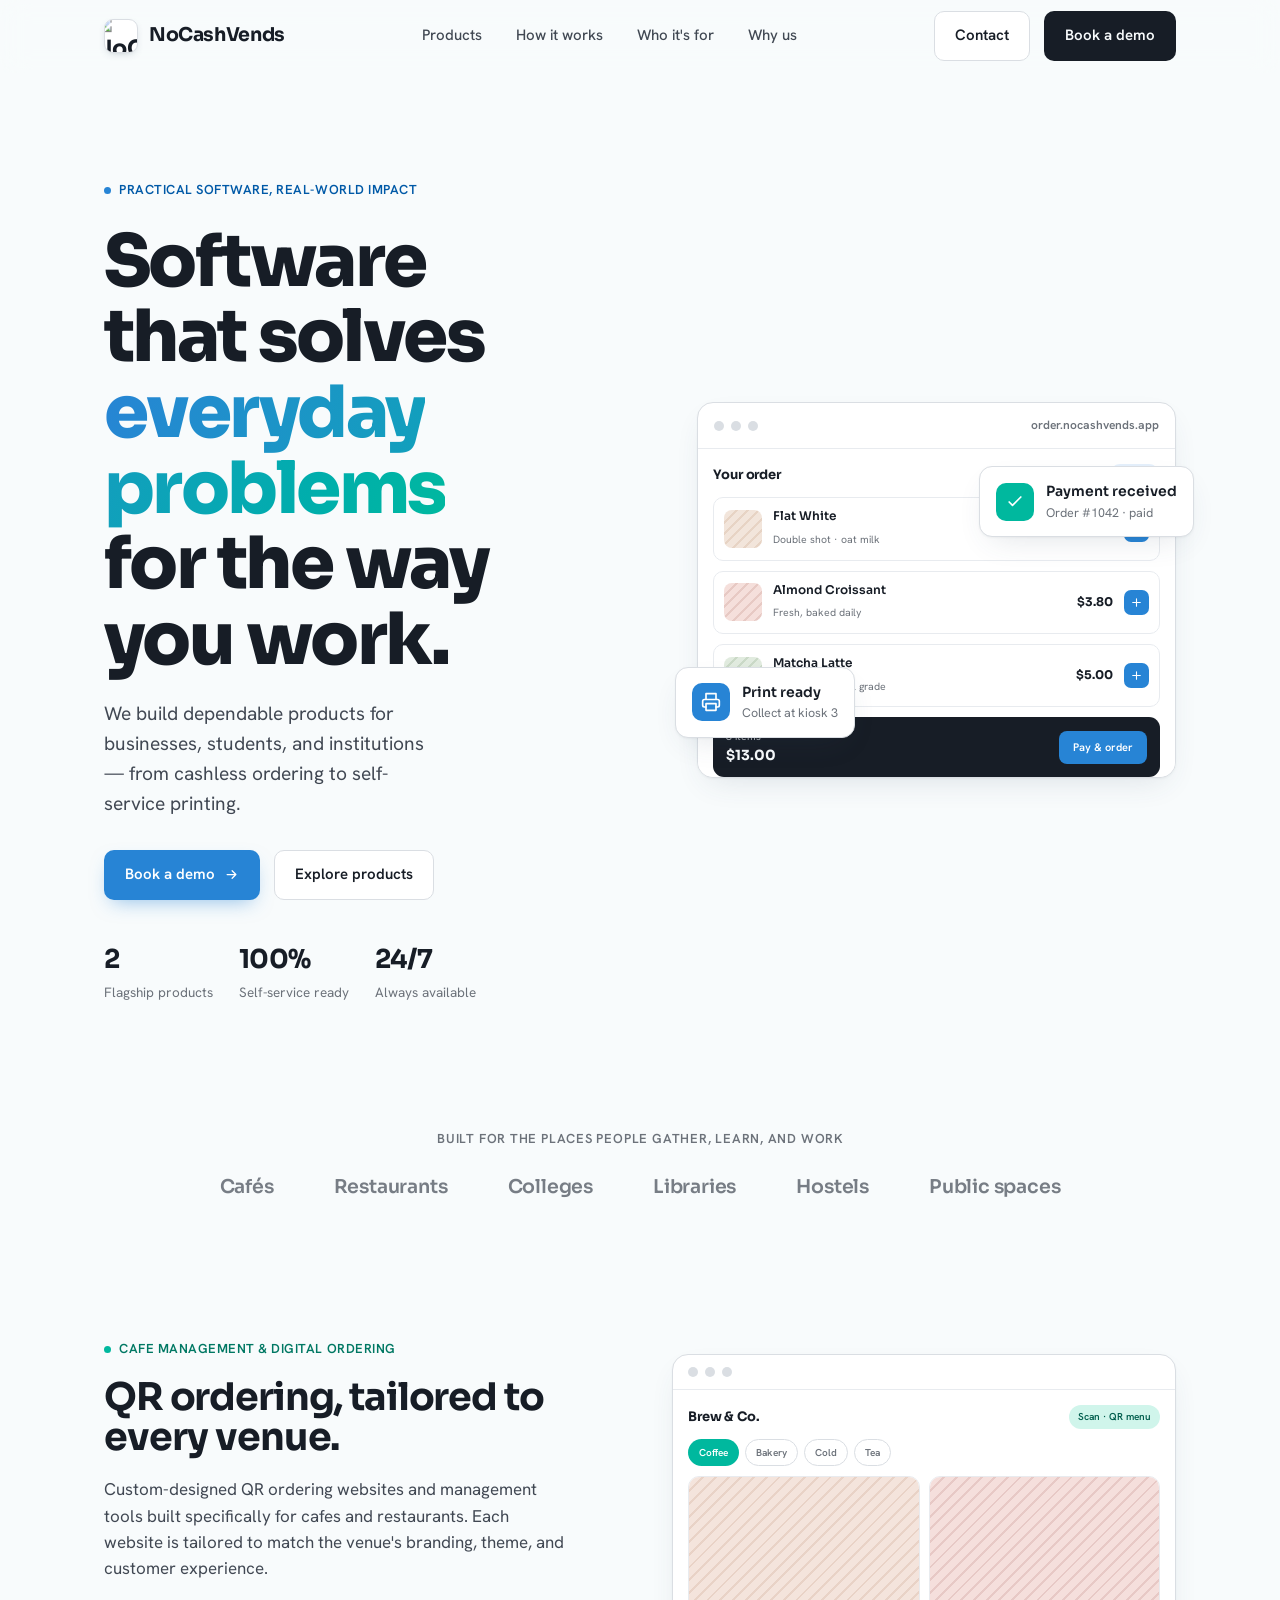
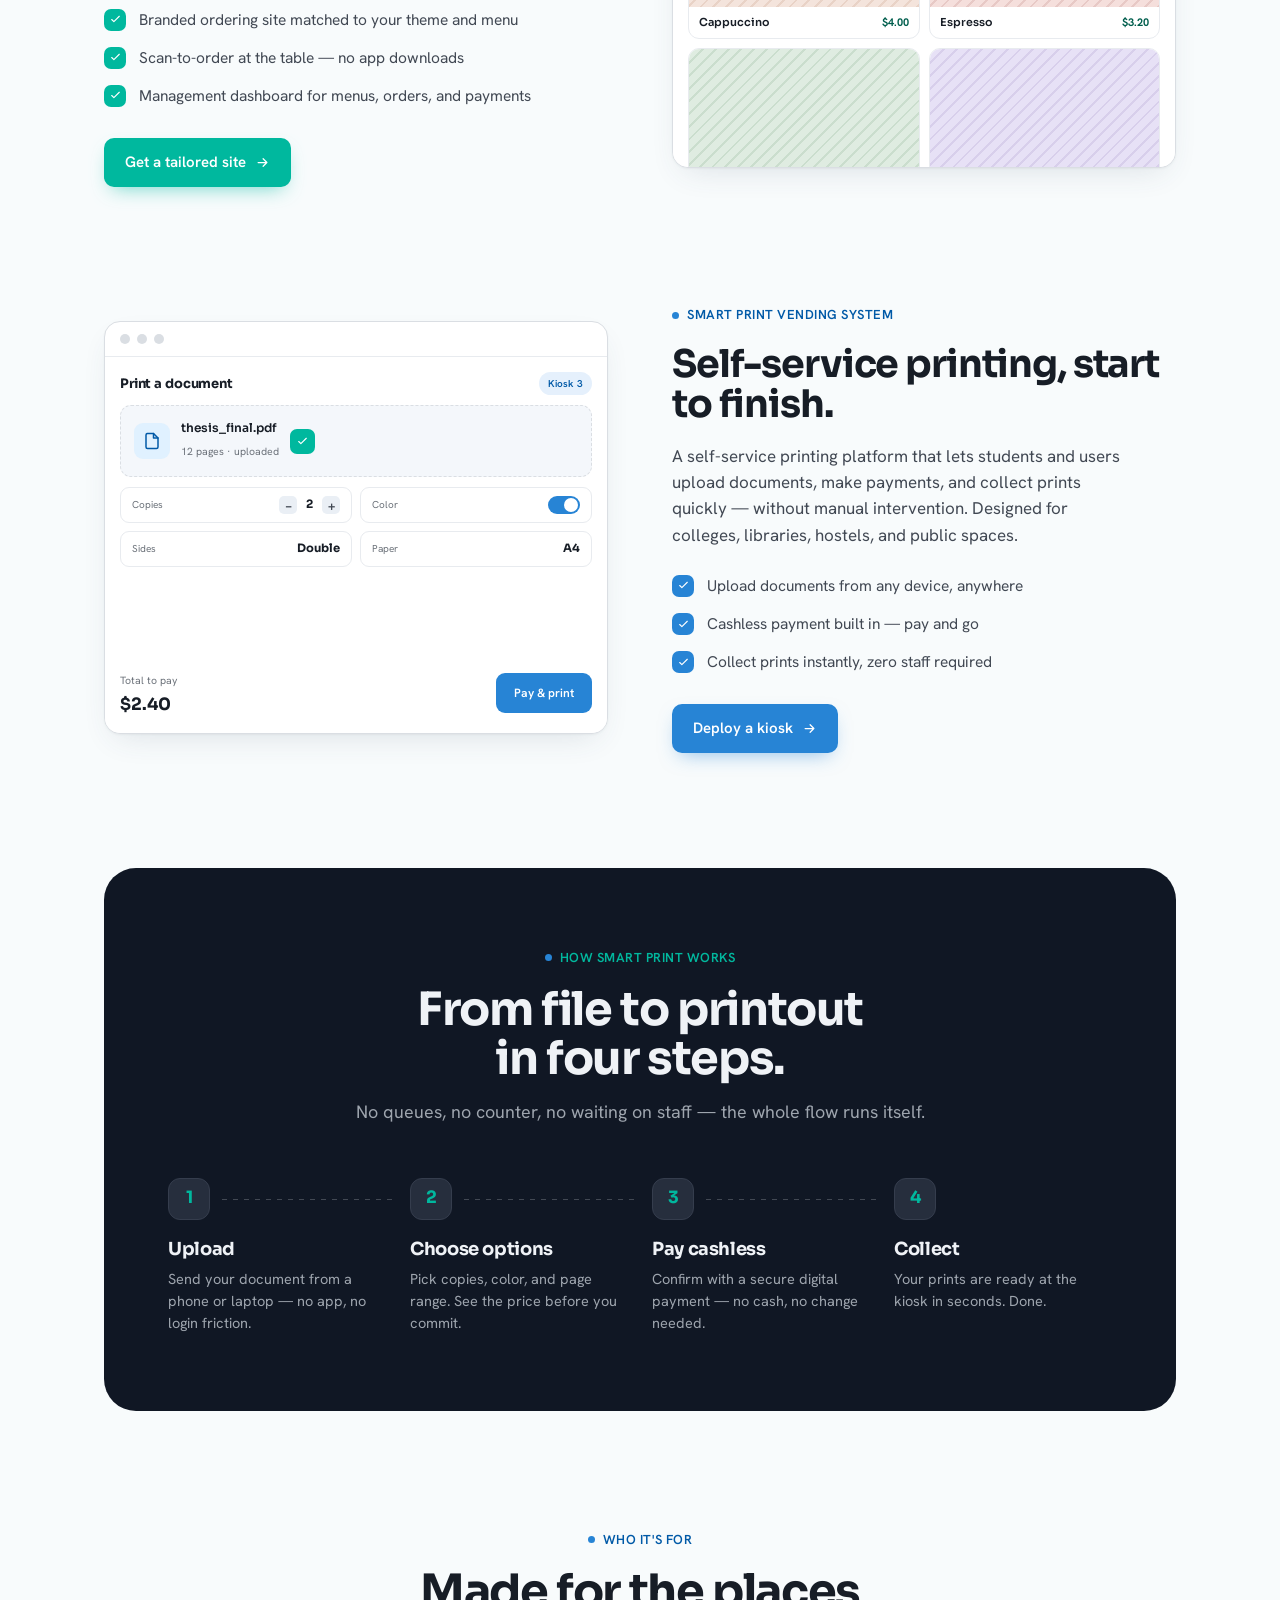
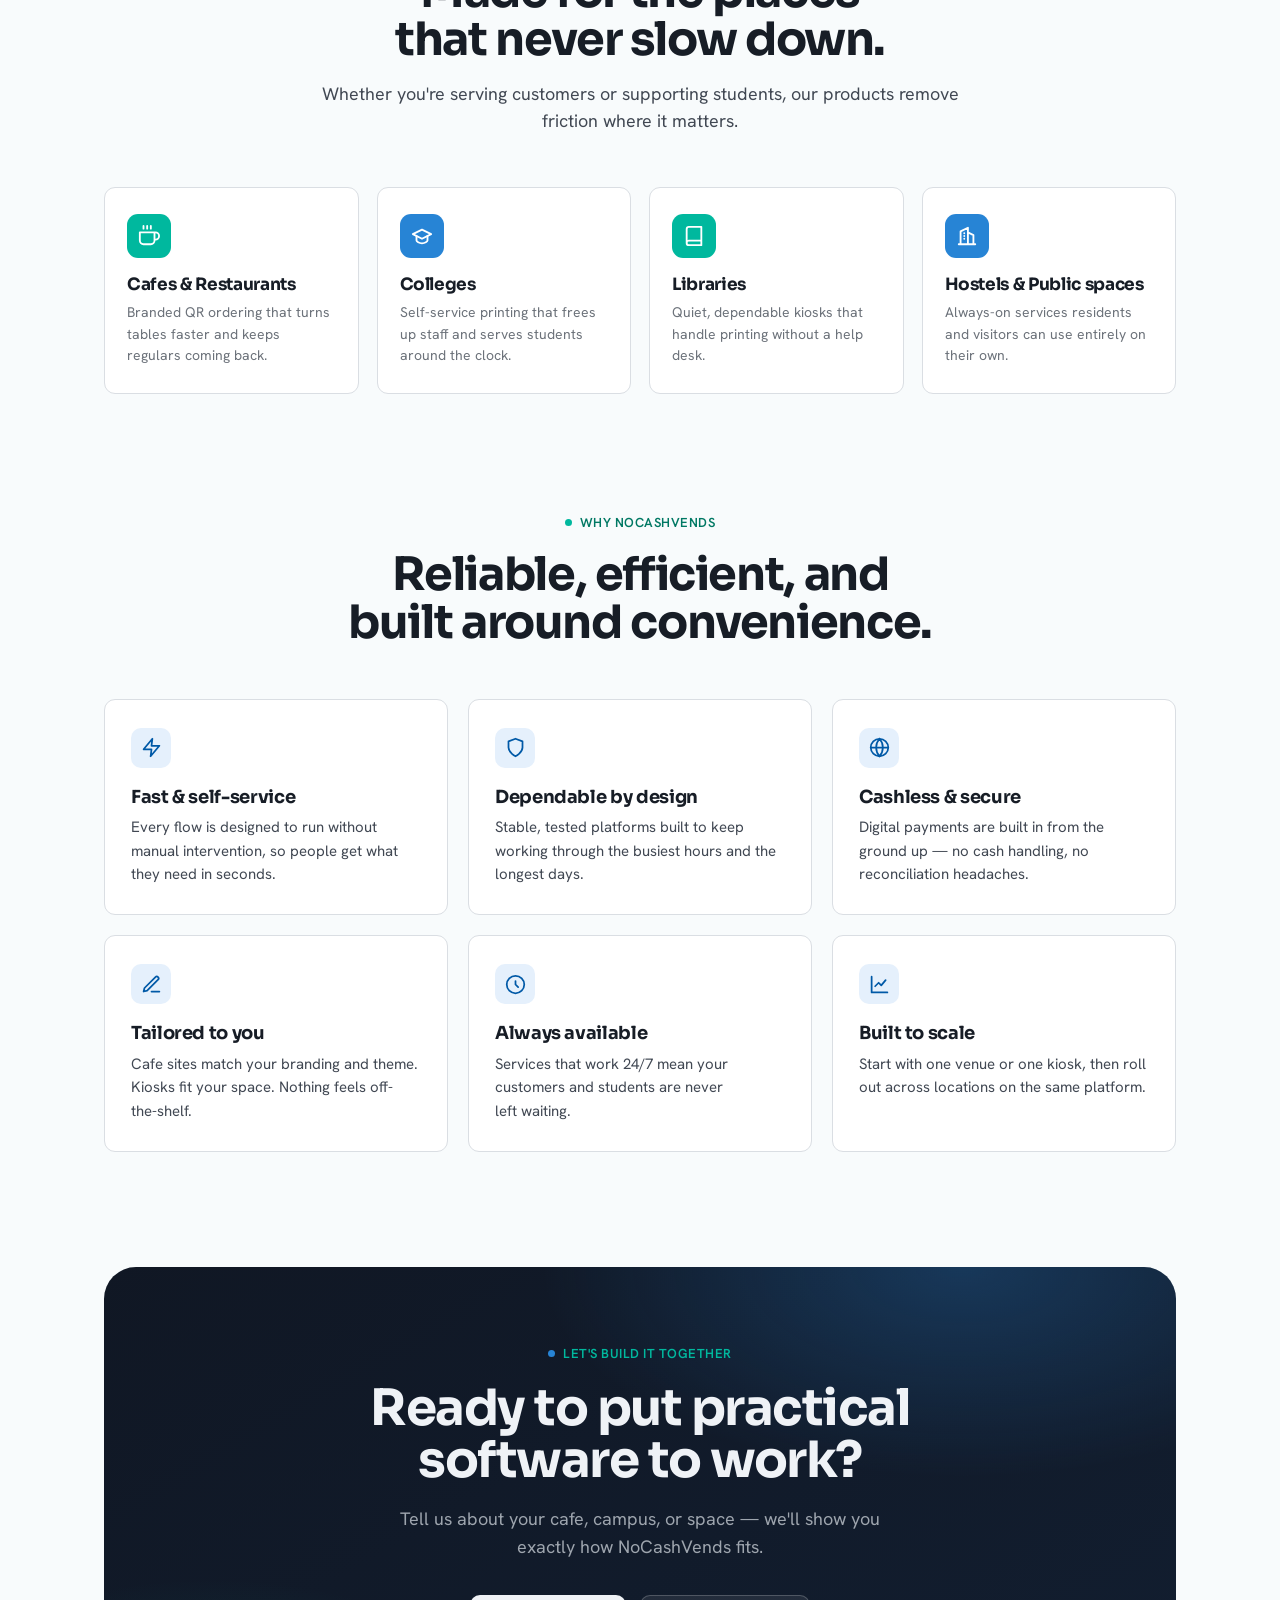
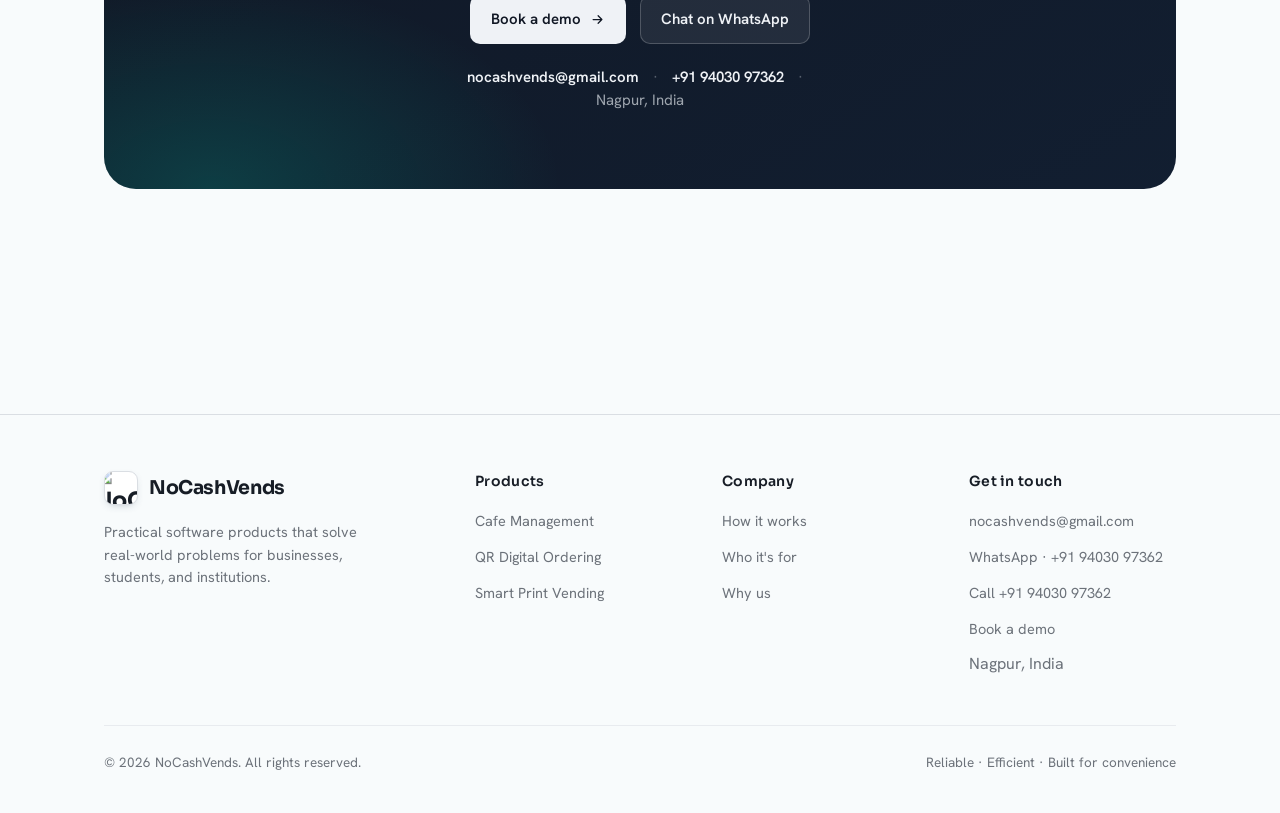
==== index.html @ 3fa7e030 "Add files via upload" ====
<!DOCTYPE html>
<html lang="en">
<head>
<meta charset="UTF-8" />
<meta name="viewport" content="width=device-width, initial-scale=1.0" />
<title>NoCashVends — Practical software for real-world business</title>
<link rel="preconnect" href="https://fonts.googleapis.com" />
<link rel="preconnect" href="https://fonts.gstatic.com" crossorigin />
<link href="https://fonts.googleapis.com/css2?family=Sora:wght@400;500;600;700;800&family=Hanken+Grotesk:wght@400;500;600;700&display=swap" rel="stylesheet" />
<style>
  :root {
    /* Color system */
    --bg:        oklch(0.985 0.004 235);
    --surface:   oklch(1 0 0);
    --ink:       oklch(0.23 0.02 255);
    --ink-2:     oklch(0.40 0.02 255);
    --muted:     oklch(0.55 0.015 255);
    --line:      oklch(0.90 0.008 250);
    --line-2:    oklch(0.94 0.006 250);
    --deep:      oklch(0.205 0.028 262);
    --deep-2:    oklch(0.255 0.030 262);
    --on-deep:   oklch(0.96 0.006 250);
    --on-deep-m: oklch(0.72 0.015 255);

    /* Accents — shared chroma & lightness, varied hue */
    --accent:    oklch(0.60 0.15 250);   /* blue   */
    --accent-2:  oklch(0.70 0.13 178);   /* teal   */
    --accent-ink: oklch(0.46 0.15 250);

    --radius: 16px;
    --radius-sm: 11px;
    --maxw: 1200px;
    --pad: clamp(20px, 5vw, 64px);
    --shadow: 0 1px 2px oklch(0.4 0.03 255 / 0.05), 0 12px 32px -12px oklch(0.4 0.05 255 / 0.16);
    --shadow-sm: 0 1px 2px oklch(0.4 0.03 255 / 0.06), 0 6px 18px -10px oklch(0.4 0.05 255 / 0.18);

    --font-display: 'Sora', system-ui, sans-serif;
    --font-body: 'Hanken Grotesk', system-ui, sans-serif;
  }

  * { box-sizing: border-box; margin: 0; padding: 0; }
  html { scroll-behavior: smooth; -webkit-text-size-adjust: 100%; }
  body {
    font-family: var(--font-body);
    background: var(--bg);
    color: var(--ink);
    line-height: 1.55;
    -webkit-font-smoothing: antialiased;
    text-rendering: optimizeLegibility;
    overflow-x: hidden;
  }
  h1, h2, h3, h4 { font-family: var(--font-display); line-height: 1.05; letter-spacing: -0.02em; font-weight: 700; }
  a { color: inherit; text-decoration: none; }
  ::selection { background: var(--accent); color: #fff; }

  .wrap { max-width: var(--maxw); margin: 0 auto; padding-inline: var(--pad); }

  /* ---------- Nav ---------- */
  .nav {
    position: sticky; top: 0; z-index: 100;
    background: oklch(0.985 0.004 235 / 0.78);
    backdrop-filter: blur(14px);
    border-bottom: 1px solid transparent;
    transition: border-color .25s, background .25s;
  }
  .nav.scrolled { border-bottom-color: var(--line); }
  .nav-inner { display: flex; align-items: center; justify-content: space-between; height: 72px; }
  .brand { display: flex; align-items: center; gap: 11px; font-family: var(--font-display); font-weight: 700; font-size: 19px; letter-spacing: -0.02em; }
  .brand .mark {
    width: 34px; height: 34px; border-radius: 9px;
    background: var(--surface); border: 1px solid var(--line); overflow: hidden;
    display: grid; place-items: center;
    box-shadow: 0 3px 10px -5px oklch(0.4 0.05 255 / 0.45);
  }
  .brand .mark img { width: 100%; height: 100%; object-fit: cover; display: block; transform: scale(1.18); }
  .nav-links { display: flex; align-items: center; gap: 34px; }
  .nav-links a { font-size: 15px; font-weight: 500; color: var(--ink-2); transition: color .15s; }
  .nav-links a:hover { color: var(--ink); }
  .nav-cta { display: flex; align-items: center; gap: 14px; }

  .btn {
    display: inline-flex; align-items: center; gap: 9px;
    font-family: var(--font-body); font-weight: 600; font-size: 15px;
    padding: 12px 20px; border-radius: 10px; cursor: pointer; border: 1px solid transparent;
    transition: transform .15s, box-shadow .2s, background .2s, border-color .2s, color .2s;
    white-space: nowrap;
  }
  .btn-primary { background: var(--ink); color: var(--bg); }
  .btn-primary:hover { transform: translateY(-1px); box-shadow: 0 10px 24px -10px oklch(0.23 0.02 255 / 0.6); }
  .btn-accent { background: var(--accent); color: #fff; box-shadow: 0 8px 20px -8px oklch(0.6 0.15 250 / 0.55); }
  .btn-accent:hover { transform: translateY(-1px); box-shadow: 0 12px 26px -8px oklch(0.6 0.15 250 / 0.7); }
  .btn-ghost { background: var(--surface); color: var(--ink); border-color: var(--line); }
  .btn-ghost:hover { border-color: var(--ink-2); transform: translateY(-1px); }
  .btn-onDeep { background: var(--on-deep); color: var(--deep); }
  .btn-onDeep:hover { transform: translateY(-1px); box-shadow: 0 12px 26px -10px oklch(0 0 0 / 0.5); }
  .btn .arr { transition: transform .2s; }
  .btn:hover .arr { transform: translateX(3px); }

  /* ---------- Section primitives ---------- */
  section { position: relative; }
  .eyebrow {
    display: inline-flex; align-items: center; gap: 8px;
    font-size: 13px; font-weight: 600; letter-spacing: 0.04em; text-transform: uppercase;
    color: var(--accent-ink);
  }
  .eyebrow::before { content: ""; width: 7px; height: 7px; border-radius: 50%; background: var(--accent); }
  .eyebrow.t::before { background: var(--accent-2); }
  .eyebrow.t { color: oklch(0.5 0.12 178); }
  .eyebrow.light { color: var(--accent-2); }

  /* ---------- Hero ---------- */
  .hero { padding-top: clamp(56px, 9vw, 104px); padding-bottom: clamp(48px, 7vw, 88px); position: relative; }
  .hero-grid { display: grid; grid-template-columns: 1.05fr 0.95fr; gap: clamp(32px, 5vw, 72px); align-items: center; }
  .hero h1 {
    font-size: clamp(40px, 6vw, 72px); font-weight: 800; letter-spacing: -0.035em;
    margin-top: 22px; text-wrap: balance;
  }
  .hero h1 .grad { background: linear-gradient(115deg, var(--accent), var(--accent-2)); -webkit-background-clip: text; background-clip: text; color: transparent; }
  .hero p.lead { font-size: clamp(17px, 1.5vw, 20px); color: var(--ink-2); margin-top: 22px; max-width: 30ch; text-wrap: pretty; }
  .hero-actions { display: flex; gap: 14px; margin-top: 32px; flex-wrap: wrap; }
  .hero-meta { display: flex; gap: 26px; margin-top: 40px; flex-wrap: wrap; }
  .hero-meta .item { display: flex; flex-direction: column; gap: 2px; }
  .hero-meta .n { font-family: var(--font-display); font-weight: 700; font-size: 26px; letter-spacing: -0.02em; }
  .hero-meta .l { font-size: 13.5px; color: var(--muted); }

  /* Hero visual — stacked product cards */
  .hero-visual { position: relative; }
  .hv-card {
    background: var(--surface); border: 1px solid var(--line); border-radius: var(--radius);
    box-shadow: var(--shadow); overflow: hidden;
  }
  .hv-main { position: relative; }
  .hv-bar { display: flex; align-items: center; gap: 7px; padding: 13px 16px; border-bottom: 1px solid var(--line-2); }
  .hv-dot { width: 10px; height: 10px; border-radius: 50%; background: var(--line); }
  .hv-bar .tag { margin-left: auto; font-size: 12px; font-weight: 600; color: var(--muted); font-family: var(--font-body); }
  .hv-float {
    position: absolute; background: var(--surface); border: 1px solid var(--line);
    border-radius: 13px; box-shadow: var(--shadow); padding: 14px 16px; display: flex; gap: 12px; align-items: center;
  }
  .hv-float .ic { width: 38px; height: 38px; border-radius: 10px; display: grid; place-items: center; color: #fff; flex-shrink: 0; }
  .hv-float .ttl { font-family: var(--font-display); font-weight: 600; font-size: 14px; }
  .hv-float .sub { font-size: 12.5px; color: var(--muted); }
  .hv-float.one { right: -18px; top: 64px; }
  .hv-float.two { left: -22px; bottom: 40px; }

  /* ---------- Placeholder imagery ---------- */
  .ph {
    position: relative; width: 100%;
    background-color: oklch(0.95 0.006 250);
    background-image: repeating-linear-gradient(135deg, oklch(0.91 0.01 250) 0 2px, transparent 2px 11px);
    display: grid; place-items: center;
  }
  .ph.dark {
    background-color: oklch(0.24 0.028 262);
    background-image: repeating-linear-gradient(135deg, oklch(0.29 0.03 262) 0 2px, transparent 2px 11px);
  }
  .ph .lbl {
    font-family: 'Hanken Grotesk', monospace; font-size: 12px; letter-spacing: 0.03em;
    color: var(--muted); background: oklch(1 0 0 / 0.7); border: 1px dashed var(--line);
    padding: 6px 12px; border-radius: 999px; backdrop-filter: blur(2px);
  }
  .ph.dark .lbl { color: var(--on-deep-m); background: oklch(0.2 0.02 262 / 0.6); border-color: oklch(0.4 0.02 262); }

  /* ---------- Logos / trust strip ---------- */
  .trust { padding: 38px 0 18px; }
  .trust p { text-align: center; font-size: 13px; font-weight: 600; letter-spacing: 0.06em; text-transform: uppercase; color: var(--muted); }
  .trust-row { display: flex; flex-wrap: wrap; justify-content: center; gap: clamp(28px, 5vw, 60px); margin-top: 24px; opacity: 0.7; }
  .trust-row span { font-family: var(--font-display); font-weight: 600; font-size: 19px; color: var(--ink-2); letter-spacing: -0.01em; }

  /* ---------- Section header ---------- */
  .sec { padding-block: clamp(64px, 9vw, 116px); }
  .sec-head { max-width: 640px; }
  .sec-head.center { margin-inline: auto; text-align: center; }
  .sec-head h2 { font-size: clamp(30px, 4vw, 46px); margin-top: 16px; letter-spacing: -0.03em; text-wrap: balance; }
  .sec-head p { font-size: clamp(16px, 1.4vw, 18.5px); color: var(--ink-2); margin-top: 16px; text-wrap: pretty; }

  /* ---------- Product blocks ---------- */
  .product { display: grid; grid-template-columns: 1fr 1fr; gap: clamp(36px, 5vw, 72px); align-items: center; }
  .product + .product { margin-top: clamp(72px, 9vw, 120px); }
  .product.flip .p-copy { order: 2; }
  .product h3 { font-size: clamp(26px, 3vw, 38px); margin-top: 18px; letter-spacing: -0.03em; }
  .product p.body { font-size: 17px; color: var(--ink-2); margin-top: 18px; text-wrap: pretty; max-width: 46ch; }
  .p-list { list-style: none; margin-top: 26px; display: flex; flex-direction: column; gap: 14px; }
  .p-list li { display: flex; gap: 13px; align-items: flex-start; font-size: 15.5px; color: var(--ink-2); }
  .p-list .ck {
    width: 22px; height: 22px; border-radius: 7px; flex-shrink: 0; margin-top: 1px;
    display: grid; place-items: center; color: #fff;
  }
  .p-actions { margin-top: 30px; display: flex; gap: 14px; flex-wrap: wrap; }

  .p-visual { border-radius: var(--radius); overflow: hidden; border: 1px solid var(--line); box-shadow: var(--shadow); background: var(--surface); }
  .p-visual .ph { aspect-ratio: 4 / 3; }
  .p-visual .vbar { display: flex; align-items: center; gap: 7px; padding: 12px 15px; border-bottom: 1px solid var(--line-2); }

  /* ---------- How it works ---------- */
  .how { background: var(--deep); color: var(--on-deep); border-radius: clamp(20px, 3vw, 32px); padding: clamp(40px, 6vw, 76px) clamp(28px, 5vw, 64px); }
  .how .sec-head h2 { color: var(--on-deep); }
  .how .sec-head p { color: var(--on-deep-m); }
  .steps { display: grid; grid-template-columns: repeat(4, 1fr); gap: 24px; margin-top: 52px; }
  .step { position: relative; }
  .step .num {
    width: 42px; height: 42px; border-radius: 12px; display: grid; place-items: center;
    font-family: var(--font-display); font-weight: 700; font-size: 17px;
    background: oklch(0.3 0.03 262); color: var(--accent-2); border: 1px solid oklch(0.36 0.03 262);
  }
  .step h4 { font-size: 18px; margin-top: 20px; color: var(--on-deep); }
  .step p { font-size: 14.5px; color: var(--on-deep-m); margin-top: 9px; }
  .step:not(:last-child)::after {
    content: ""; position: absolute; top: 21px; left: 54px; right: -12px; height: 1px;
    background: repeating-linear-gradient(90deg, oklch(0.4 0.02 262) 0 5px, transparent 5px 11px);
  }

  /* ---------- Who it's for ---------- */
  .audience-grid { display: grid; grid-template-columns: repeat(4, 1fr); gap: 18px; margin-top: 52px; }
  .aud {
    background: var(--surface); border: 1px solid var(--line); border-radius: var(--radius-sm);
    padding: 26px 22px; transition: transform .2s, box-shadow .2s, border-color .2s;
  }
  .aud:hover { transform: translateY(-3px); box-shadow: var(--shadow-sm); border-color: var(--line-2); }
  .aud .ic { width: 44px; height: 44px; border-radius: 11px; display: grid; place-items: center; color: #fff; }
  .aud h4 { font-size: 17px; margin-top: 18px; }
  .aud p { font-size: 14px; color: var(--muted); margin-top: 8px; }

  /* ---------- Features ---------- */
  .feat-grid { display: grid; grid-template-columns: repeat(3, 1fr); gap: 20px; margin-top: 52px; }
  .feat { padding: 28px 26px; border: 1px solid var(--line); border-radius: var(--radius-sm); background: var(--surface); transition: border-color .2s, box-shadow .2s; }
  .feat:hover { border-color: var(--accent); box-shadow: 0 10px 30px -16px oklch(0.6 0.15 250 / 0.4); }
  .feat .ic { width: 40px; height: 40px; border-radius: 10px; display: grid; place-items: center; background: oklch(0.95 0.02 250); color: var(--accent-ink); }
  .feat h4 { font-size: 18px; margin-top: 20px; }
  .feat p { font-size: 15px; color: var(--ink-2); margin-top: 10px; text-wrap: pretty; }

  /* ---------- CTA ---------- */
  .cta-band {
    background: linear-gradient(150deg, var(--deep), oklch(0.235 0.04 258));
    border-radius: clamp(20px, 3vw, 32px); padding: clamp(44px, 6vw, 80px) var(--pad);
    text-align: center; position: relative; overflow: hidden;
  }
  .cta-band::before {
    content: ""; position: absolute; inset: 0;
    background: radial-gradient(600px 300px at 80% 0%, oklch(0.6 0.15 250 / 0.28), transparent 70%),
                radial-gradient(500px 300px at 10% 100%, oklch(0.7 0.13 178 / 0.22), transparent 70%);
  }
  .cta-band > * { position: relative; }
  .cta-band h2 { font-size: clamp(30px, 4.4vw, 50px); color: var(--on-deep); letter-spacing: -0.03em; max-width: 18ch; margin-inline: auto; text-wrap: balance; }
  .cta-band p { color: var(--on-deep-m); font-size: 18px; margin-top: 18px; max-width: 50ch; margin-inline: auto; }
  .cta-actions { display: flex; gap: 14px; justify-content: center; margin-top: 34px; flex-wrap: wrap; }

  /* ---------- Footer ---------- */
  footer { border-top: 1px solid var(--line); padding-block: 56px 40px; margin-top: clamp(64px, 9vw, 110px); }
  .foot-grid { display: grid; grid-template-columns: 1.6fr 1fr 1fr 1fr; gap: 40px; }
  .foot-brand p { font-size: 14.5px; color: var(--muted); margin-top: 16px; max-width: 34ch; }
  .foot-col h5 { font-family: var(--font-display); font-size: 14px; font-weight: 600; letter-spacing: 0.02em; }
  .foot-col ul { list-style: none; margin-top: 16px; display: flex; flex-direction: column; gap: 11px; }
  .foot-col a { font-size: 14.5px; color: var(--muted); transition: color .15s; }
  .foot-col a:hover { color: var(--ink); }
  .foot-bottom { display: flex; justify-content: space-between; align-items: center; margin-top: 48px; padding-top: 26px; border-top: 1px solid var(--line-2); flex-wrap: wrap; gap: 14px; }
  .foot-bottom p { font-size: 13.5px; color: var(--muted); }

  /* ---------- In-product UI mockups (replace image placeholders) ---------- */
  .mock { width: 100%; background: var(--surface); padding: 15px; display: flex; flex-direction: column; gap: 10px; font-family: var(--font-body); color: var(--ink); overflow: hidden; }
  .mock.ar-hero { aspect-ratio: 16 / 11; }
  .mock.ar-prod { aspect-ratio: 4 / 3; }
  .mk-h { display: flex; align-items: center; gap: 8px; }
  .mk-h b { font-family: var(--font-display); font-weight: 700; font-size: 13px; letter-spacing: -0.01em; }
  .mk-h .pill { margin-left: auto; font-size: 10px; font-weight: 600; padding: 4px 9px; border-radius: 999px; background: oklch(0.95 0.02 250); color: var(--accent-ink); }
  .mk-h .pill.t { background: oklch(0.94 0.04 178); color: oklch(0.42 0.1 178); }

  .mk-item { display: flex; align-items: center; gap: 11px; padding: 9px 10px; border: 1px solid var(--line-2); border-radius: 10px; background: var(--surface); }
  .mk-thumb { width: 38px; height: 38px; border-radius: 8px; flex-shrink: 0;
    background-color: oklch(0.93 0.02 60); background-image: repeating-linear-gradient(135deg, oklch(0.88 0.03 60) 0 2px, transparent 2px 8px); }
  .mk-thumb.b { background-color: oklch(0.92 0.025 30); background-image: repeating-linear-gradient(135deg, oklch(0.86 0.035 30) 0 2px, transparent 2px 8px); }
  .mk-thumb.c { background-color: oklch(0.93 0.02 140); background-image: repeating-linear-gradient(135deg, oklch(0.87 0.03 140) 0 2px, transparent 2px 8px); }
  .mk-it { flex: 1; min-width: 0; }
  .mk-it b { font-size: 12px; font-family: var(--font-display); font-weight: 600; display: block; }
  .mk-it span { font-size: 10.5px; color: var(--muted); }
  .mk-price { font-size: 12px; font-weight: 700; font-family: var(--font-display); }
  .mk-add { width: 25px; height: 25px; border-radius: 7px; background: var(--accent); color: #fff; display: grid; place-items: center; flex-shrink: 0; }
  .mk-add.t { background: var(--accent-2); }
  .mk-add svg { width: 13px; height: 13px; }

  .mk-cart { margin-top: auto; display: flex; align-items: center; gap: 10px; padding: 11px 13px; border-radius: 11px; background: var(--ink); color: var(--bg); }
  .mk-cart .ct { font-size: 10.5px; opacity: 0.7; }
  .mk-cart .amt { font-family: var(--font-display); font-weight: 700; font-size: 14px; }
  .mk-cart .pay { margin-left: auto; background: var(--accent); color: #fff; font-size: 11px; font-weight: 600; padding: 8px 14px; border-radius: 8px; }

  .mk-tabs { display: flex; gap: 6px; }
  .mk-tab { font-size: 10px; font-weight: 600; padding: 5px 10px; border-radius: 999px; border: 1px solid var(--line); color: var(--muted); white-space: nowrap; }
  .mk-tab.on { background: var(--accent-2); color: #fff; border-color: transparent; }
  .mk-grid { display: grid; grid-template-columns: 1fr 1fr; gap: 9px; }
  .mk-card { border: 1px solid var(--line-2); border-radius: 11px; overflow: hidden; background: var(--surface); }
  .mk-card .img { aspect-ratio: 16 / 9; background-color: oklch(0.93 0.02 50); background-image: repeating-linear-gradient(135deg, oklch(0.88 0.03 50) 0 2px, transparent 2px 9px); }
  .mk-card .img.g { background-color: oklch(0.93 0.02 150); background-image: repeating-linear-gradient(135deg, oklch(0.88 0.03 150) 0 2px, transparent 2px 9px); }
  .mk-card .img.r { background-color: oklch(0.92 0.025 25); background-image: repeating-linear-gradient(135deg, oklch(0.86 0.035 25) 0 2px, transparent 2px 9px); }
  .mk-card .img.p { background-color: oklch(0.92 0.03 300); background-image: repeating-linear-gradient(135deg, oklch(0.87 0.04 300) 0 2px, transparent 2px 9px); }
  .mk-card .meta { padding: 7px 10px; display: flex; align-items: center; justify-content: space-between; }
  .mk-card .meta b { font-size: 11px; font-family: var(--font-display); font-weight: 600; }
  .mk-card .meta .p { font-size: 11px; font-weight: 700; color: oklch(0.42 0.1 178); }

  .mk-drop { border: 1.5px dashed var(--line); border-radius: 11px; padding: 13px; display: flex; align-items: center; gap: 11px; background: oklch(0.975 0.006 250); }
  .mk-fic { width: 36px; height: 36px; border-radius: 9px; background: oklch(0.95 0.03 250); color: var(--accent-ink); display: grid; place-items: center; flex-shrink: 0; }
  .mk-fic svg { width: 18px; height: 18px; }
  .mk-fm { min-width: 0; }
  .mk-fm b { font-size: 12px; font-family: var(--font-display); font-weight: 600; display: block; }
  .mk-fm span { font-size: 10.5px; color: var(--muted); }
  .mk-fm .ok { margin-left: auto; }
  .mk-opts { display: grid; grid-template-columns: 1fr 1fr; gap: 8px; }
  .mk-opt { border: 1px solid var(--line-2); border-radius: 9px; padding: 8px 11px; display: flex; align-items: center; justify-content: space-between; gap: 8px; }
  .mk-opt .lk { font-size: 10px; color: var(--muted); }
  .mk-opt .vk { font-size: 11.5px; font-weight: 700; font-family: var(--font-display); }
  .mk-tg { width: 32px; height: 18px; border-radius: 999px; background: var(--accent); position: relative; flex-shrink: 0; }
  .mk-tg::after { content: ""; position: absolute; width: 14px; height: 14px; border-radius: 50%; background: #fff; top: 2px; right: 2px; }
  .mk-stp { display: flex; align-items: center; gap: 9px; }
  .mk-stp i { width: 18px; height: 18px; border-radius: 5px; background: oklch(0.95 0.01 250); color: var(--ink-2); display: grid; place-items: center; font-style: normal; font-size: 13px; font-weight: 700; }
  .mk-payrow { margin-top: auto; display: flex; align-items: center; gap: 10px; }
  .mk-total .ct { font-size: 10.5px; color: var(--muted); }
  .mk-total b { display: block; font-family: var(--font-display); font-size: 17px; }
  .mk-pay { margin-left: auto; background: var(--accent); color: #fff; font-size: 12px; font-weight: 600; padding: 11px 18px; border-radius: 9px; }

  /* ---------- Reveal (progressive enhancement: hidden only when JS opts in) ---------- */
  .js-reveal .reveal { opacity: 0; transform: translateY(22px); transition: opacity .7s cubic-bezier(.2,.7,.2,1), transform .7s cubic-bezier(.2,.7,.2,1); }
  .js-reveal .reveal.in { opacity: 1; transform: none; }
  @media (prefers-reduced-motion: reduce) { .js-reveal .reveal { opacity: 1; transform: none; transition: none; } }

  /* ---------- Icons ---------- */
  .i { width: 1em; height: 1em; display: inline-block; }
  svg.i { stroke: currentColor; fill: none; stroke-width: 2; stroke-linecap: round; stroke-linejoin: round; }

  /* ---------- Responsive ---------- */
  @media (max-width: 980px) {
    .hero-grid { grid-template-columns: 1fr; }
    .hero-visual { order: -1; max-width: 520px; }
    .product { grid-template-columns: 1fr; }
    .product.flip .p-copy { order: 0; }
    .steps { grid-template-columns: repeat(2, 1fr); }
    .step:not(:last-child)::after { display: none; }
    .audience-grid { grid-template-columns: repeat(2, 1fr); }
    .feat-grid { grid-template-columns: 1fr 1fr; }
    .foot-grid { grid-template-columns: 1fr 1fr; gap: 32px; }
  }
  @media (max-width: 720px) {
    .nav-links { display: none; }
    .nav-cta .btn-ghost { display: none; }
    .feat-grid { grid-template-columns: 1fr; }
    .audience-grid { grid-template-columns: 1fr; }
    .foot-grid { grid-template-columns: 1fr 1fr; }
    .hero-meta { gap: 20px; }
  }
</style>
</head>
<body>

  <!-- NAV -->
  <header class="nav" id="nav">
    <div class="wrap nav-inner">
      <a class="brand" href="#top">
        <span class="mark"><img src="assets/logo.png" alt="NoCashVends logo" /></span>
        <span>NoCashVends</span>
      </a>
      <nav class="nav-links">
        <a href="#products">Products</a>
        <a href="#how">How it works</a>
        <a href="#who">Who it's for</a>
        <a href="#why">Why us</a>
      </nav>
      <div class="nav-cta">
        <a class="btn btn-ghost" href="#contact">Contact</a>
        <!-- TODO: replace href="#" with your "Book a demo" link -->
        <a class="btn btn-primary" data-cta href="#">Book a demo</a>
      </div>
    </div>
  </header>

  <main id="top">

    <!-- HERO -->
    <section class="hero">
      <div class="wrap hero-grid">
        <div class="hero-copy reveal">
          <span class="eyebrow">Practical software, real-world impact</span>
          <h1 id="heroHeadline">Software that solves <span class="grad">everyday problems</span> for the way you work.</h1>
          <p class="lead">We build dependable products for businesses, students, and institutions — from cashless ordering to self-service printing.</p>
          <div class="hero-actions">
            <a class="btn btn-accent" data-cta href="#">Book a demo <svg class="i arr" viewBox="0 0 24 24"><path d="M5 12h14M13 6l6 6-6 6"/></svg></a>
            <a class="btn btn-ghost" href="#products">Explore products</a>
          </div>
          <div class="hero-meta">
            <div class="item"><span class="n">2</span><span class="l">Flagship products</span></div>
            <div class="item"><span class="n">100%</span><span class="l">Self-service ready</span></div>
            <div class="item"><span class="n">24/7</span><span class="l">Always available</span></div>
          </div>
        </div>

        <div class="hero-visual reveal">
          <div class="hv-card hv-main">
            <div class="hv-bar">
              <span class="hv-dot"></span><span class="hv-dot"></span><span class="hv-dot"></span>
              <span class="tag">order.nocashvends.app</span>
            </div>
            <div class="mock ar-hero">
              <div class="mk-h"><b>Your order</b><span class="pill">Table 7</span></div>
              <div class="mk-item">
                <span class="mk-thumb"></span>
                <span class="mk-it"><b>Flat White</b><span>Double shot · oat milk</span></span>
                <span class="mk-price">$4.20</span>
                <span class="mk-add"><svg class="i" viewBox="0 0 24 24"><path d="M12 5v14M5 12h14"/></svg></span>
              </div>
              <div class="mk-item">
                <span class="mk-thumb b"></span>
                <span class="mk-it"><b>Almond Croissant</b><span>Fresh, baked daily</span></span>
                <span class="mk-price">$3.80</span>
                <span class="mk-add"><svg class="i" viewBox="0 0 24 24"><path d="M12 5v14M5 12h14"/></svg></span>
              </div>
              <div class="mk-item">
                <span class="mk-thumb c"></span>
                <span class="mk-it"><b>Matcha Latte</b><span>Iced · ceremonial grade</span></span>
                <span class="mk-price">$5.00</span>
                <span class="mk-add"><svg class="i" viewBox="0 0 24 24"><path d="M12 5v14M5 12h14"/></svg></span>
              </div>
              <div class="mk-cart">
                <div><div class="ct">3 items</div><div class="amt">$13.00</div></div>
                <span class="pay">Pay &amp; order</span>
              </div>
            </div>
          </div>
          <div class="hv-float one">
            <span class="ic" style="background: var(--accent-2);">
              <svg class="i" viewBox="0 0 24 24" style="width:20px;height:20px"><path d="M5 12l4 4L19 6"/></svg>
            </span>
            <div><div class="ttl">Payment received</div><div class="sub">Order #1042 · paid</div></div>
          </div>
          <div class="hv-float two">
            <span class="ic" style="background: var(--accent);">
              <svg class="i" viewBox="0 0 24 24" style="width:20px;height:20px"><path d="M6 9V2h12v7M6 18H4a2 2 0 0 1-2-2v-5a2 2 0 0 1 2-2h16a2 2 0 0 1 2 2v5a2 2 0 0 1-2 2h-2"/><path d="M6 14h12v8H6z"/></svg>
            </span>
            <div><div class="ttl">Print ready</div><div class="sub">Collect at kiosk 3</div></div>
          </div>
        </div>
      </div>
    </section>

    <!-- TRUST -->
    <section class="trust">
      <div class="wrap">
        <p>Built for the places people gather, learn, and work</p>
        <div class="trust-row">
          <span>Cafés</span><span>Restaurants</span><span>Colleges</span><span>Libraries</span><span>Hostels</span><span>Public spaces</span>
        </div>
      </div>
    </section>

    <!-- PRODUCTS -->
    <section class="sec" id="products">
      <div class="wrap">

        <div style="margin-top: 0;">

          <!-- Product 1 -->
          <div class="product reveal">
            <div class="p-copy">
              <span class="eyebrow t">Cafe Management &amp; Digital Ordering</span>
              <h3>QR ordering, tailored to every venue.</h3>
              <p class="body">Custom-designed QR ordering websites and management tools built specifically for cafes and restaurants. Each website is tailored to match the venue's branding, theme, and customer experience.</p>
              <ul class="p-list">
                <li><span class="ck" style="background: var(--accent-2);"><svg class="i" viewBox="0 0 24 24" style="width:13px;height:13px"><path d="M5 12l4 4L19 6"/></svg></span>Branded ordering site matched to your theme and menu</li>
                <li><span class="ck" style="background: var(--accent-2);"><svg class="i" viewBox="0 0 24 24" style="width:13px;height:13px"><path d="M5 12l4 4L19 6"/></svg></span>Scan-to-order at the table — no app downloads</li>
                <li><span class="ck" style="background: var(--accent-2);"><svg class="i" viewBox="0 0 24 24" style="width:13px;height:13px"><path d="M5 12l4 4L19 6"/></svg></span>Management dashboard for menus, orders, and payments</li>
              </ul>
              <div class="p-actions">
                <a class="btn btn-accent" href="#contact" style="background: var(--accent-2); box-shadow: 0 8px 20px -8px oklch(0.7 0.13 178 / 0.6);">Get a tailored site <svg class="i arr" viewBox="0 0 24 24"><path d="M5 12h14M13 6l6 6-6 6"/></svg></a>
              </div>
            </div>
            <div class="p-visual">
              <div class="vbar"><span class="hv-dot"></span><span class="hv-dot"></span><span class="hv-dot"></span></div>
              <div class="mock ar-prod">
                <div class="mk-h"><b>Brew &amp; Co.</b><span class="pill t">Scan · QR menu</span></div>
                <div class="mk-tabs">
                  <span class="mk-tab on">Coffee</span>
                  <span class="mk-tab">Bakery</span>
                  <span class="mk-tab">Cold</span>
                  <span class="mk-tab">Tea</span>
                </div>
                <div class="mk-grid">
                  <div class="mk-card"><div class="img"></div><div class="meta"><b>Cappuccino</b><span class="p">$4.00</span></div></div>
                  <div class="mk-card"><div class="img r"></div><div class="meta"><b>Espresso</b><span class="p">$3.20</span></div></div>
                  <div class="mk-card"><div class="img g"></div><div class="meta"><b>Cold Brew</b><span class="p">$4.80</span></div></div>
                  <div class="mk-card"><div class="img p"></div><div class="meta"><b>Mocha</b><span class="p">$4.60</span></div></div>
                </div>
              </div>
            </div>
          </div>

          <!-- Product 2 -->
          <div class="product flip reveal">
            <div class="p-copy">
              <span class="eyebrow">Smart Print Vending System</span>
              <h3>Self-service printing, start to finish.</h3>
              <p class="body">A self-service printing platform that lets students and users upload documents, make payments, and collect prints quickly — without manual intervention. Designed for colleges, libraries, hostels, and public spaces.</p>
              <ul class="p-list">
                <li><span class="ck" style="background: var(--accent);"><svg class="i" viewBox="0 0 24 24" style="width:13px;height:13px"><path d="M5 12l4 4L19 6"/></svg></span>Upload documents from any device, anywhere</li>
                <li><span class="ck" style="background: var(--accent);"><svg class="i" viewBox="0 0 24 24" style="width:13px;height:13px"><path d="M5 12l4 4L19 6"/></svg></span>Cashless payment built in — pay and go</li>
                <li><span class="ck" style="background: var(--accent);"><svg class="i" viewBox="0 0 24 24" style="width:13px;height:13px"><path d="M5 12l4 4L19 6"/></svg></span>Collect prints instantly, zero staff required</li>
              </ul>
              <div class="p-actions">
                <a class="btn btn-accent" href="#contact">Deploy a kiosk <svg class="i arr" viewBox="0 0 24 24"><path d="M5 12h14M13 6l6 6-6 6"/></svg></a>
              </div>
            </div>
            <div class="p-visual">
              <div class="vbar"><span class="hv-dot"></span><span class="hv-dot"></span><span class="hv-dot"></span></div>
              <div class="mock ar-prod">
                <div class="mk-h"><b>Print a document</b><span class="pill">Kiosk 3</span></div>
                <div class="mk-drop">
                  <span class="mk-fic"><svg class="i" viewBox="0 0 24 24"><path d="M14 2H6a2 2 0 0 0-2 2v16a2 2 0 0 0 2 2h12a2 2 0 0 0 2-2V8z"/><path d="M14 2v6h6"/></svg></span>
                  <span class="mk-fm"><b>thesis_final.pdf</b><span>12 pages · uploaded</span></span>
                  <span class="mk-add t ok"><svg class="i" viewBox="0 0 24 24"><path d="M5 12l4 4L19 6"/></svg></span>
                </div>
                <div class="mk-opts">
                  <div class="mk-opt"><span class="lk">Copies</span><span class="mk-stp"><i>−</i><span class="vk">2</span><i>+</i></span></div>
                  <div class="mk-opt"><span class="lk">Color</span><span class="mk-tg"></span></div>
                  <div class="mk-opt"><span class="lk">Sides</span><span class="vk">Double</span></div>
                  <div class="mk-opt"><span class="lk">Paper</span><span class="vk">A4</span></div>
                </div>
                <div class="mk-payrow">
                  <div class="mk-total"><span class="ct">Total to pay</span><b>$2.40</b></div>
                  <span class="mk-pay">Pay &amp; print</span>
                </div>
              </div>
            </div>
          </div>

        </div>
      </div>
    </section>

    <!-- HOW IT WORKS -->
    <section class="sec" id="how" style="padding-top: 0;">
      <div class="wrap">
        <div class="how reveal">
          <div class="sec-head center">
            <span class="eyebrow light">How Smart Print works</span>
            <h2>From file to printout in four steps.</h2>
            <p>No queues, no counter, no waiting on staff — the whole flow runs itself.</p>
          </div>
          <div class="steps">
            <div class="step">
              <span class="num">1</span>
              <h4>Upload</h4>
              <p>Send your document from a phone or laptop — no app, no login friction.</p>
            </div>
            <div class="step">
              <span class="num">2</span>
              <h4>Choose options</h4>
              <p>Pick copies, color, and page range. See the price before you commit.</p>
            </div>
            <div class="step">
              <span class="num">3</span>
              <h4>Pay cashless</h4>
              <p>Confirm with a secure digital payment — no cash, no change needed.</p>
            </div>
            <div class="step">
              <span class="num">4</span>
              <h4>Collect</h4>
              <p>Your prints are ready at the kiosk in seconds. Done.</p>
            </div>
          </div>
        </div>
      </div>
    </section>

    <!-- WHO IT'S FOR -->
    <section class="sec" id="who" style="padding-top: 0;">
      <div class="wrap">
        <div class="sec-head center reveal">
          <span class="eyebrow">Who it's for</span>
          <h2>Made for the places that never slow down.</h2>
          <p>Whether you're serving customers or supporting students, our products remove friction where it matters.</p>
        </div>
        <div class="audience-grid reveal">
          <div class="aud">
            <span class="ic" style="background: var(--accent-2);"><svg class="i" viewBox="0 0 24 24" style="width:22px;height:22px"><path d="M18 8h1a4 4 0 0 1 0 8h-1M2 8h16v9a4 4 0 0 1-4 4H6a4 4 0 0 1-4-4z"/><path d="M6 1v3M10 1v3M14 1v3"/></svg></span>
            <h4>Cafes &amp; Restaurants</h4>
            <p>Branded QR ordering that turns tables faster and keeps regulars coming back.</p>
          </div>
          <div class="aud">
            <span class="ic" style="background: var(--accent);"><svg class="i" viewBox="0 0 24 24" style="width:22px;height:22px"><path d="M22 10L12 5 2 10l10 5 10-5z"/><path d="M6 12v5c0 1 2.7 3 6 3s6-2 6-3v-5"/></svg></span>
            <h4>Colleges</h4>
            <p>Self-service printing that frees up staff and serves students around the clock.</p>
          </div>
          <div class="aud">
            <span class="ic" style="background: var(--accent-2);"><svg class="i" viewBox="0 0 24 24" style="width:22px;height:22px"><path d="M4 19.5A2.5 2.5 0 0 1 6.5 17H20M4 19.5A2.5 2.5 0 0 0 6.5 22H20V2H6.5A2.5 2.5 0 0 0 4 4.5z"/></svg></span>
            <h4>Libraries</h4>
            <p>Quiet, dependable kiosks that handle printing without a help desk.</p>
          </div>
          <div class="aud">
            <span class="ic" style="background: var(--accent);"><svg class="i" viewBox="0 0 24 24" style="width:22px;height:22px"><path d="M3 21h18M5 21V7l8-4v18M19 21V11l-6-3"/><path d="M9 9v.01M9 12v.01M9 15v.01"/></svg></span>
            <h4>Hostels &amp; Public spaces</h4>
            <p>Always-on services residents and visitors can use entirely on their own.</p>
          </div>
        </div>
      </div>
    </section>

    <!-- WHY US / FEATURES -->
    <section class="sec" id="why" style="padding-top: 0;">
      <div class="wrap">
        <div class="sec-head center reveal">
          <span class="eyebrow t">Why NoCashVends</span>
          <h2>Reliable, efficient, and built around convenience.</h2>
        </div>
        <div class="feat-grid reveal">
          <div class="feat">
            <span class="ic"><svg class="i" viewBox="0 0 24 24" style="width:21px;height:21px"><path d="M13 2L3 14h9l-1 8 10-12h-9z"/></svg></span>
            <h4>Fast &amp; self-service</h4>
            <p>Every flow is designed to run without manual intervention, so people get what they need in seconds.</p>
          </div>
          <div class="feat">
            <span class="ic"><svg class="i" viewBox="0 0 24 24" style="width:21px;height:21px"><path d="M12 22s8-4 8-10V5l-8-3-8 3v7c0 6 8 10 8 10z"/></svg></span>
            <h4>Dependable by design</h4>
            <p>Stable, tested platforms built to keep working through the busiest hours and the longest days.</p>
          </div>
          <div class="feat">
            <span class="ic"><svg class="i" viewBox="0 0 24 24" style="width:21px;height:21px"><path d="M12 2a10 10 0 1 0 10 10A10 10 0 0 0 12 2z"/><path d="M2 12h20M12 2a15 15 0 0 1 0 20M12 2a15 15 0 0 0 0 20"/></svg></span>
            <h4>Cashless &amp; secure</h4>
            <p>Digital payments are built in from the ground up — no cash handling, no reconciliation headaches.</p>
          </div>
          <div class="feat">
            <span class="ic"><svg class="i" viewBox="0 0 24 24" style="width:21px;height:21px"><path d="M12 20h9M16.5 3.5a2.1 2.1 0 0 1 3 3L7 19l-4 1 1-4z"/></svg></span>
            <h4>Tailored to you</h4>
            <p>Cafe sites match your branding and theme. Kiosks fit your space. Nothing feels off-the-shelf.</p>
          </div>
          <div class="feat">
            <span class="ic"><svg class="i" viewBox="0 0 24 24" style="width:21px;height:21px"><path d="M12 8v4l3 3M12 2a10 10 0 1 0 10 10A10 10 0 0 0 12 2z"/></svg></span>
            <h4>Always available</h4>
            <p>Services that work 24/7 mean your customers and students are never left waiting.</p>
          </div>
          <div class="feat">
            <span class="ic"><svg class="i" viewBox="0 0 24 24" style="width:21px;height:21px"><path d="M3 3v18h18"/><path d="M7 14l4-4 3 3 5-6"/></svg></span>
            <h4>Built to scale</h4>
            <p>Start with one venue or one kiosk, then roll out across locations on the same platform.</p>
          </div>
        </div>
      </div>
    </section>

    <!-- CONTACT / CTA -->
    <section class="sec" id="contact" style="padding-top: 0;">
      <div class="wrap">
        <div class="cta-band reveal">
          <span class="eyebrow light" style="justify-content:center;display:flex;">Let's build it together</span>
          <h2 style="margin-top:18px;">Ready to put practical software to work?</h2>
          <p>Tell us about your cafe, campus, or space — we'll show you exactly how NoCashVends fits.</p>
          <div class="cta-actions">
            <!-- TODO: replace href="#" with your "Book a demo" link (Calendly / form / etc.) -->
            <a class="btn btn-onDeep" data-cta href="#">Book a demo <svg class="i arr" viewBox="0 0 24 24"><path d="M5 12h14M13 6l6 6-6 6"/></svg></a>
            <a class="btn" href="https://wa.me/919403097362" target="_blank" rel="noopener" style="background: oklch(1 0 0 / 0.08); color: var(--on-deep); border-color: oklch(1 0 0 / 0.2);">Chat on WhatsApp</a>
          </div>
          <p style="margin-top: 22px; font-size: 15px;">
            <a href="mailto:nocashvends@gmail.com" style="color: var(--on-deep); font-weight: 600;">nocashvends@gmail.com</a>
            <span style="opacity:.5; margin: 0 10px;">·</span>
            <a href="tel:+919403097362" style="color: var(--on-deep); font-weight: 600;">+91 94030 97362</a>
            <span style="opacity:.5; margin: 0 10px;">·</span>
            <span style="color: var(--on-deep-m);">Nagpur, India</span>
          </p>
        </div>
      </div>
    </section>

  </main>

  <!-- FOOTER -->
  <footer>
    <div class="wrap">
      <div class="foot-grid">
        <div class="foot-brand">
          <a class="brand" href="#top">
            <span class="mark"><img src="assets/logo.png" alt="NoCashVends logo" /></span>
            <span>NoCashVends</span>
          </a>
          <p>Practical software products that solve real-world problems for businesses, students, and institutions.</p>
        </div>
        <div class="foot-col">
          <h5>Products</h5>
          <ul>
            <li><a href="#products">Cafe Management</a></li>
            <li><a href="#products">QR Digital Ordering</a></li>
            <li><a href="#products">Smart Print Vending</a></li>
          </ul>
        </div>
        <div class="foot-col">
          <h5>Company</h5>
          <ul>
            <li><a href="#how">How it works</a></li>
            <li><a href="#who">Who it's for</a></li>
            <li><a href="#why">Why us</a></li>
          </ul>
        </div>
        <div class="foot-col">
          <h5>Get in touch</h5>
          <ul>
            <li><a href="mailto:nocashvends@gmail.com">nocashvends@gmail.com</a></li>
            <li><a href="https://wa.me/919403097362" target="_blank" rel="noopener">WhatsApp · +91 94030 97362</a></li>
            <li><a href="tel:+919403097362">Call +91 94030 97362</a></li>
            <li><!-- TODO: replace href="#" with your booking link --><a data-cta href="#">Book a demo</a></li>
            <li><span style="color: var(--muted);">Nagpur, India</span></li>
          </ul>
        </div>
      </div>
      <div class="foot-bottom">
        <p>© 2026 NoCashVends. All rights reserved.</p>
        <p>Reliable · Efficient · Built for convenience</p>
      </div>
    </div>
  </footer>

  <script>
    // Nav shadow on scroll
    const nav = document.getElementById('nav');
    const onScroll = () => nav.classList.toggle('scrolled', window.scrollY > 8);
    onScroll();
    window.addEventListener('scroll', onScroll, { passive: true });

    // Reveal on scroll — progressive enhancement.
    // Opt in to the hidden state only once JS is running, then reveal as items enter view.
    (function () {
      const items = document.querySelectorAll('.reveal');
      if (!items.length) return;
      const revealAll = () => items.forEach((el) => el.classList.add('in'));

      if (!('IntersectionObserver' in window)) { revealAll(); return; }

      document.documentElement.classList.add('js-reveal');

      const io = new IntersectionObserver((entries) => {
        entries.forEach((e) => {
          if (e.isIntersecting) { e.target.classList.add('in'); io.unobserve(e.target); }
        });
      }, { threshold: 0.12, rootMargin: '0px 0px -40px 0px' });

      items.forEach((el) => {
        // Anything already in view on load reveals immediately (covers no-scroll + screenshot renders).
        const r = el.getBoundingClientRect();
        if (r.top < window.innerHeight && r.bottom > 0) el.classList.add('in');
        else io.observe(el);
      });

      // Safety net: never leave content hidden.
      setTimeout(revealAll, 1500);
    })();
  </script>

  <!-- Tweaks panel -->
  <div id="tweaks-root"></div>
  <script src="https://unpkg.com/react@18.3.1/umd/react.development.js" integrity="sha384-hD6/rw4ppMLGNu3tX5cjIb+uRZ7UkRJ6BPkLpg4hAu/6onKUg4lLsHAs9EBPT82L" crossorigin="anonymous"></script>
  <script src="https://unpkg.com/react-dom@18.3.1/umd/react-dom.development.js" integrity="sha384-u6aeetuaXnQ38mYT8rp6sbXaQe3NL9t+IBXmnYxwkUI2Hw4bsp2Wvmx4yRQF1uAm" crossorigin="anonymous"></script>
  <script src="https://unpkg.com/@babel/standalone@7.29.0/babel.min.js" integrity="sha384-m08KidiNqLdpJqLq95G/LEi8Qvjl/xUYll3QILypMoQ65QorJ9Lvtp2RXYGBFj1y" crossorigin="anonymous"></script>
  <script type="text/babel" src="tweaks-panel.jsx"></script>
  <script type="text/babel" src="tweaks-app.jsx"></script>
</body>
</html>
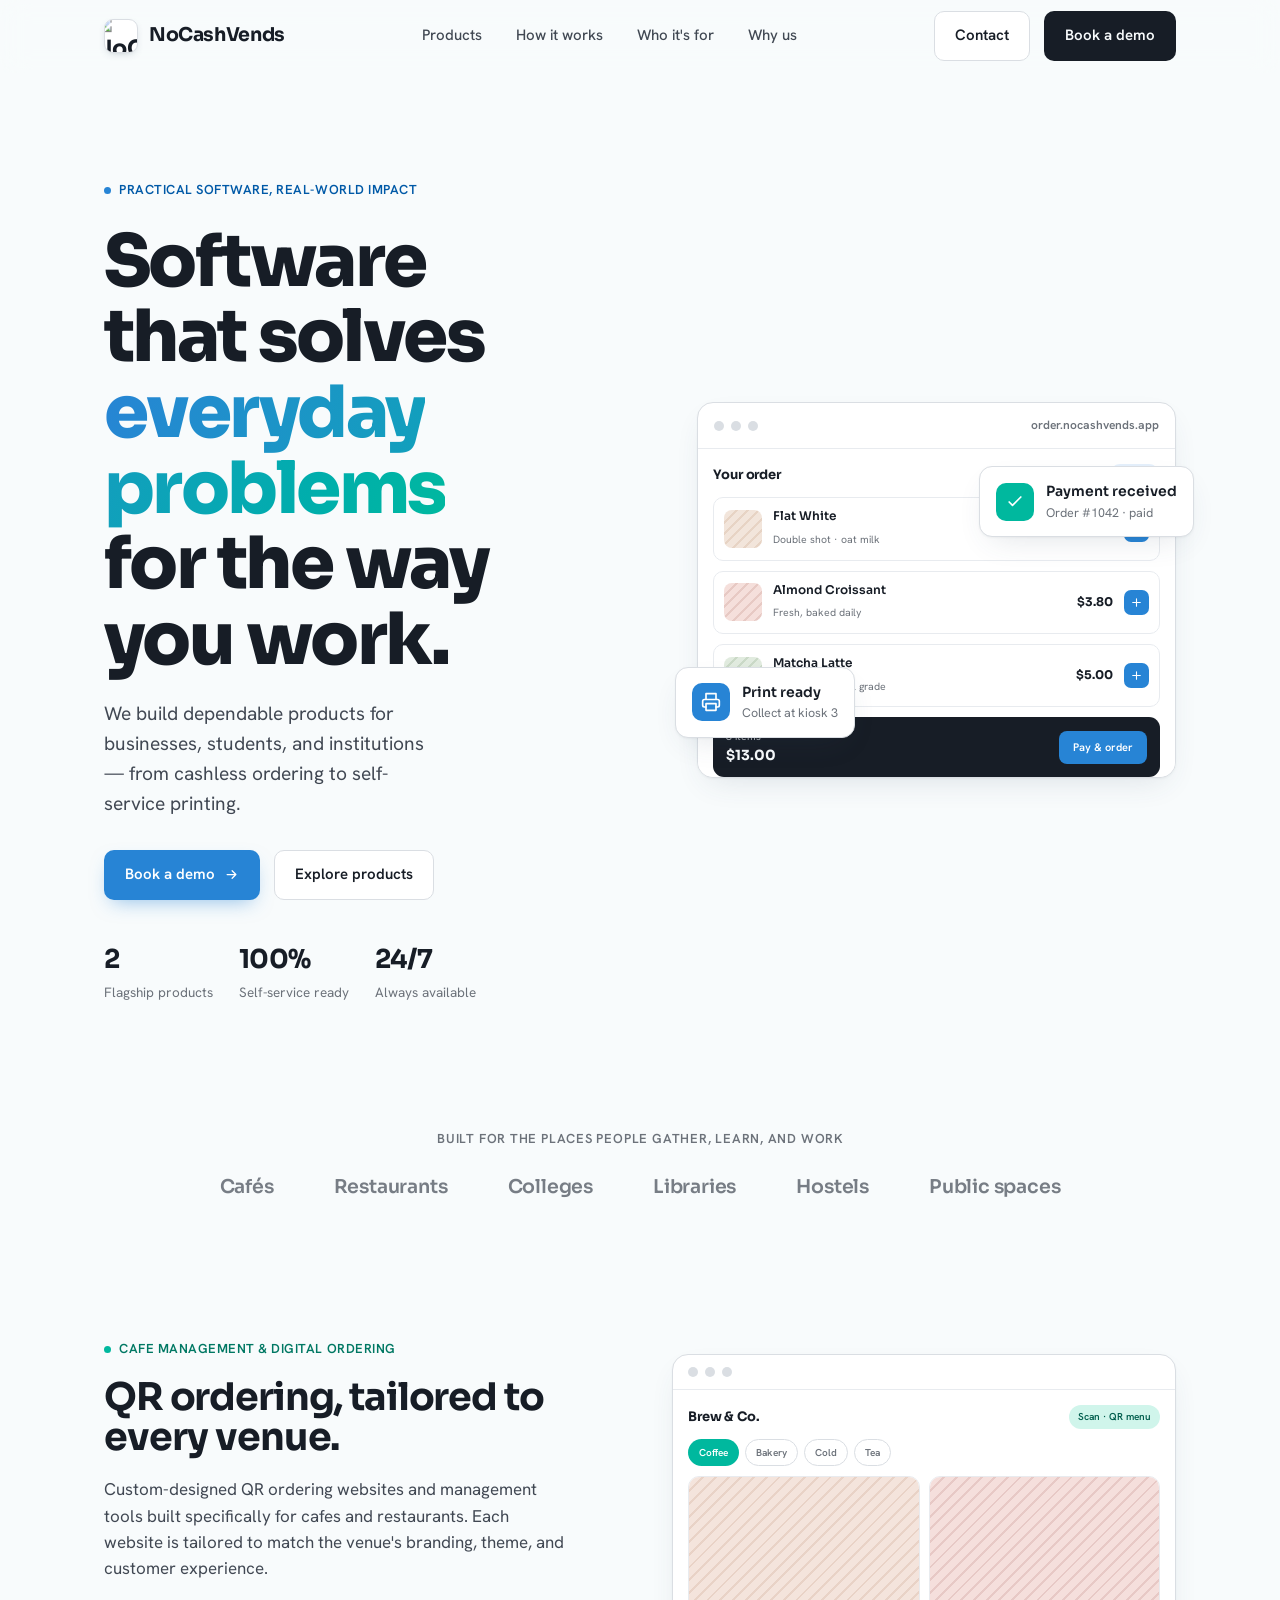
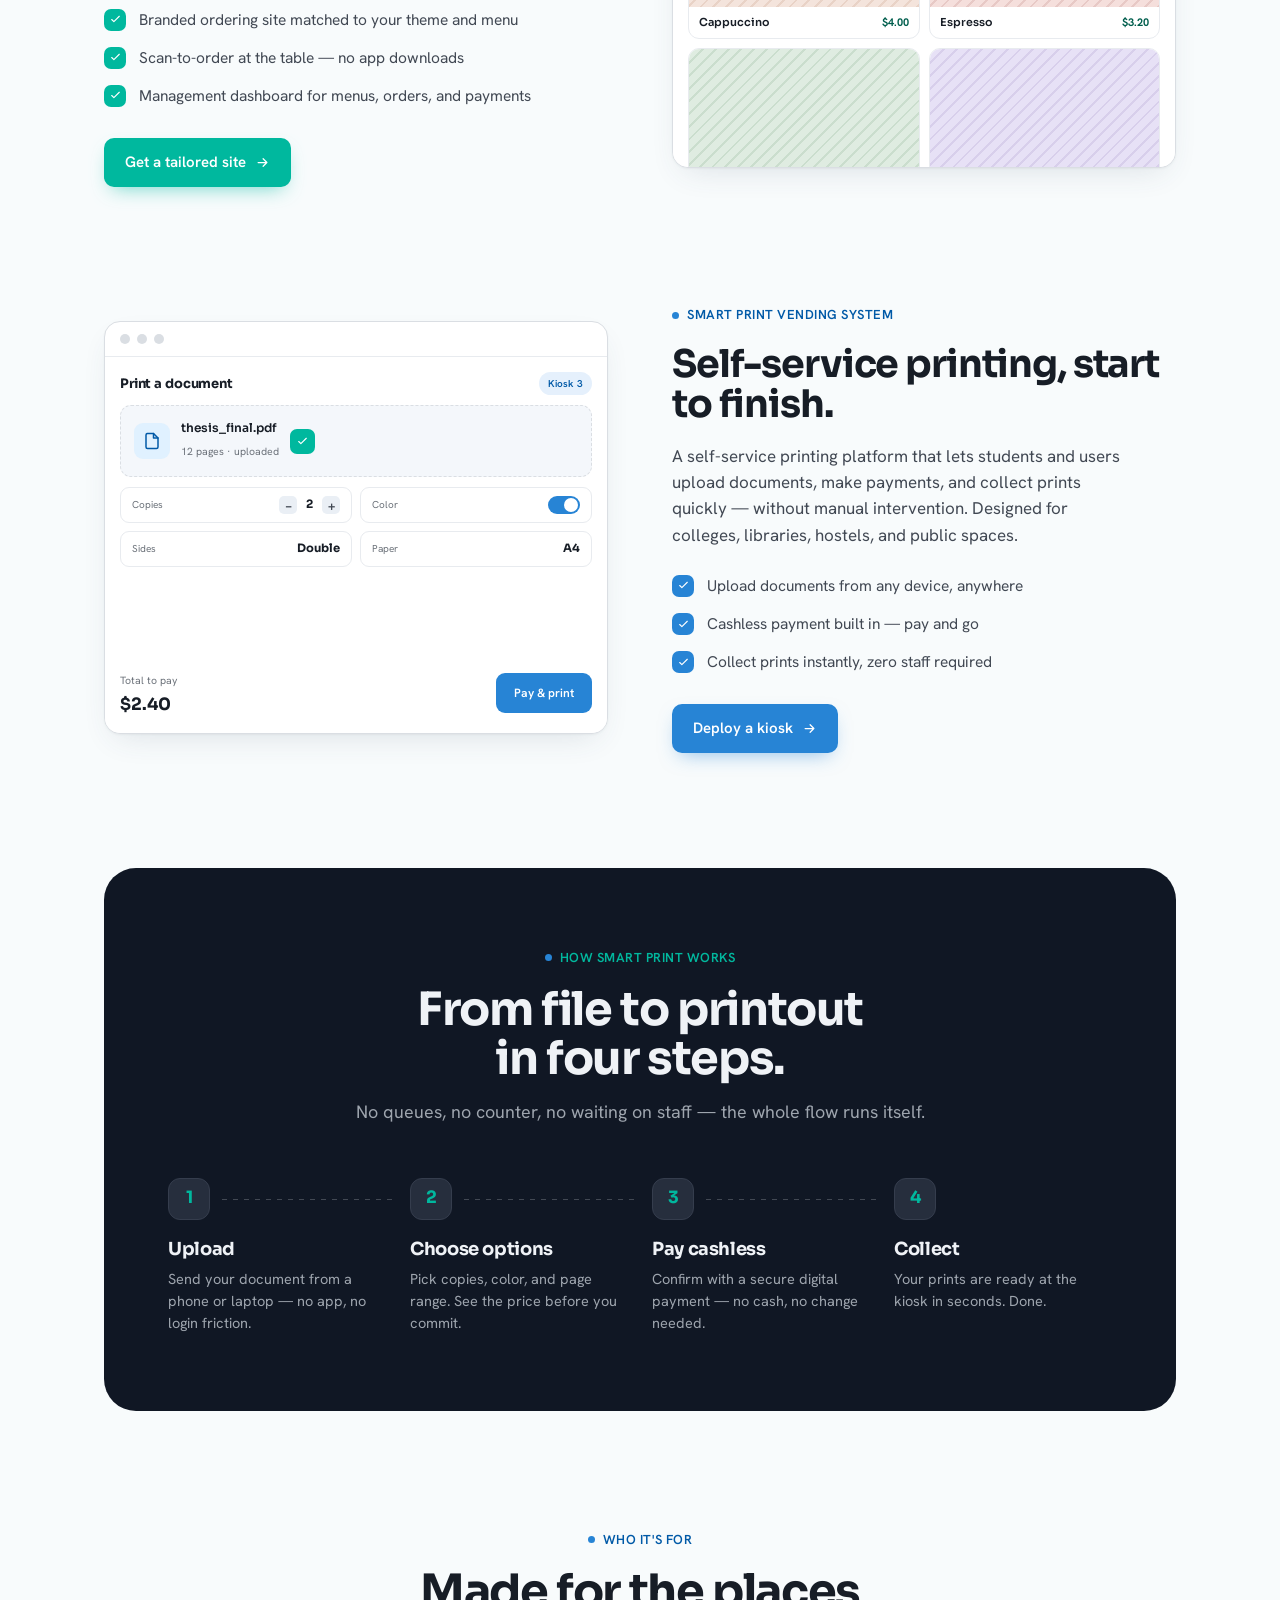
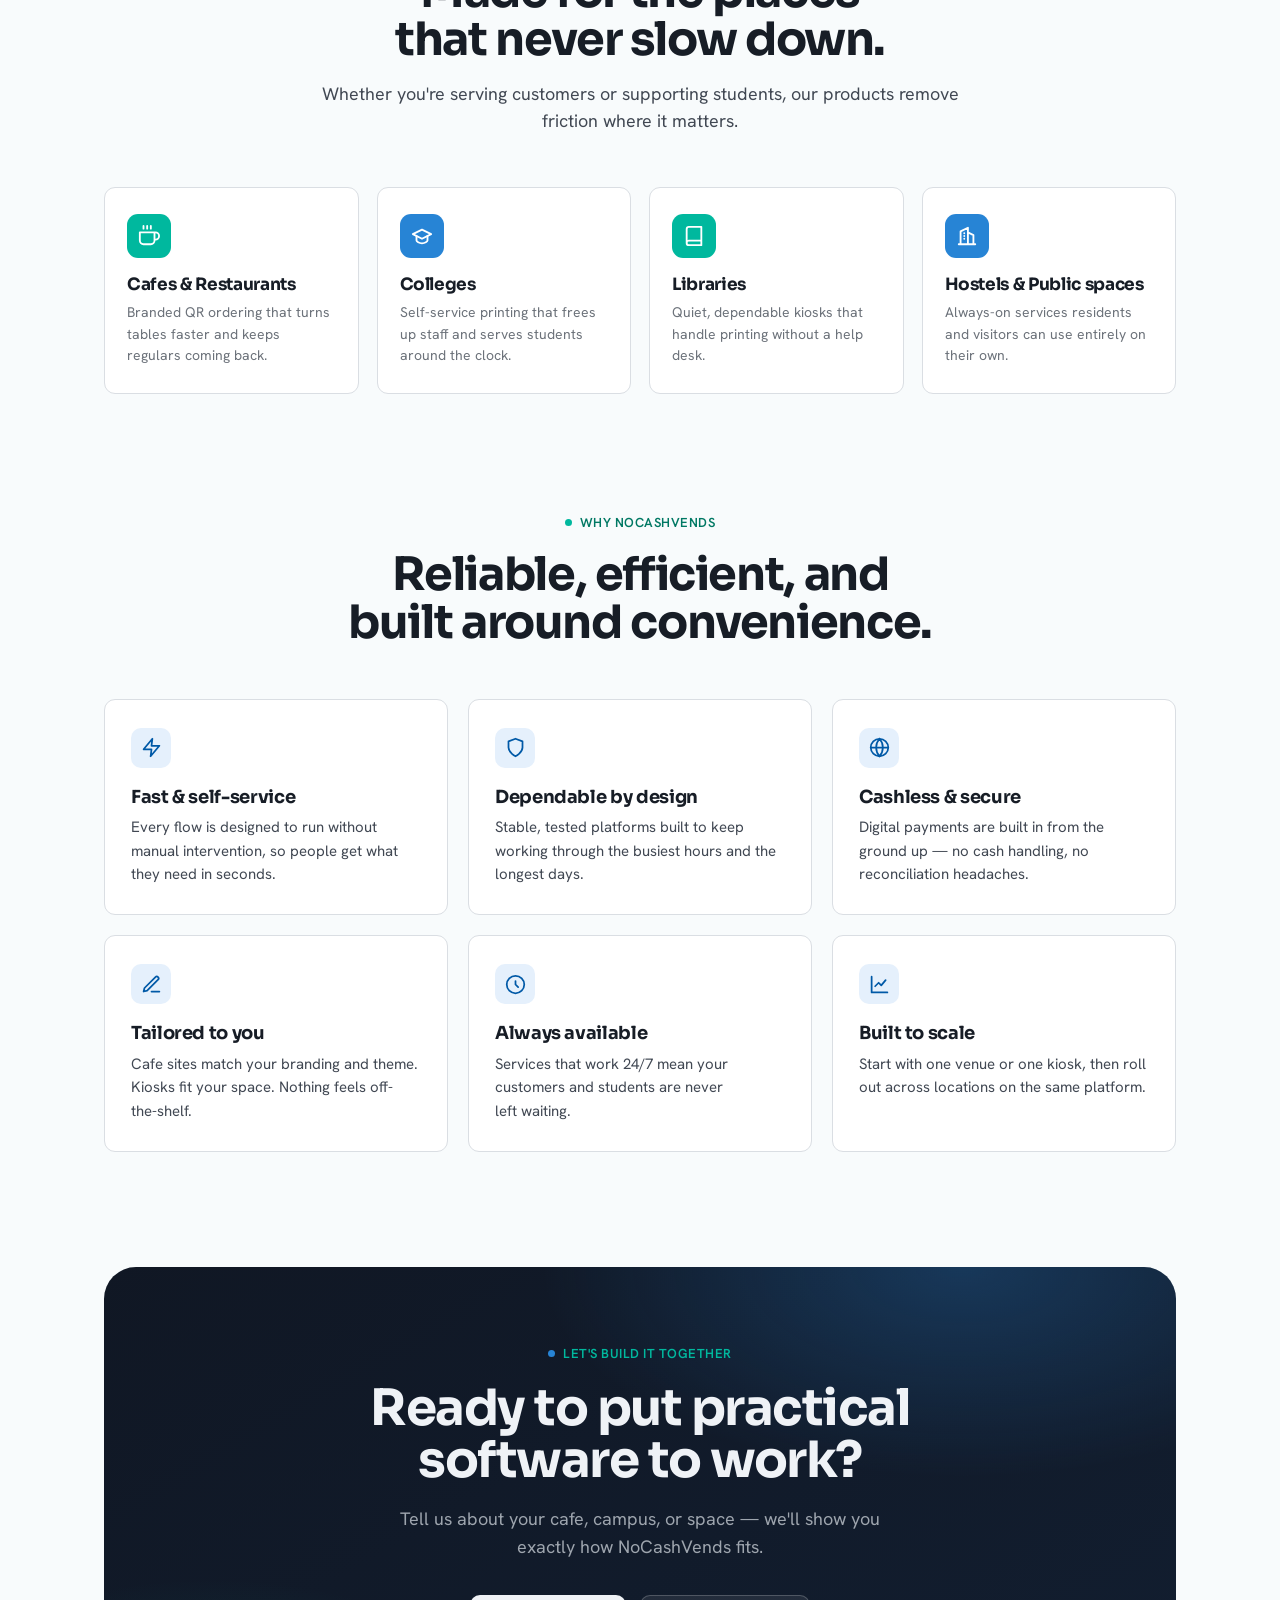
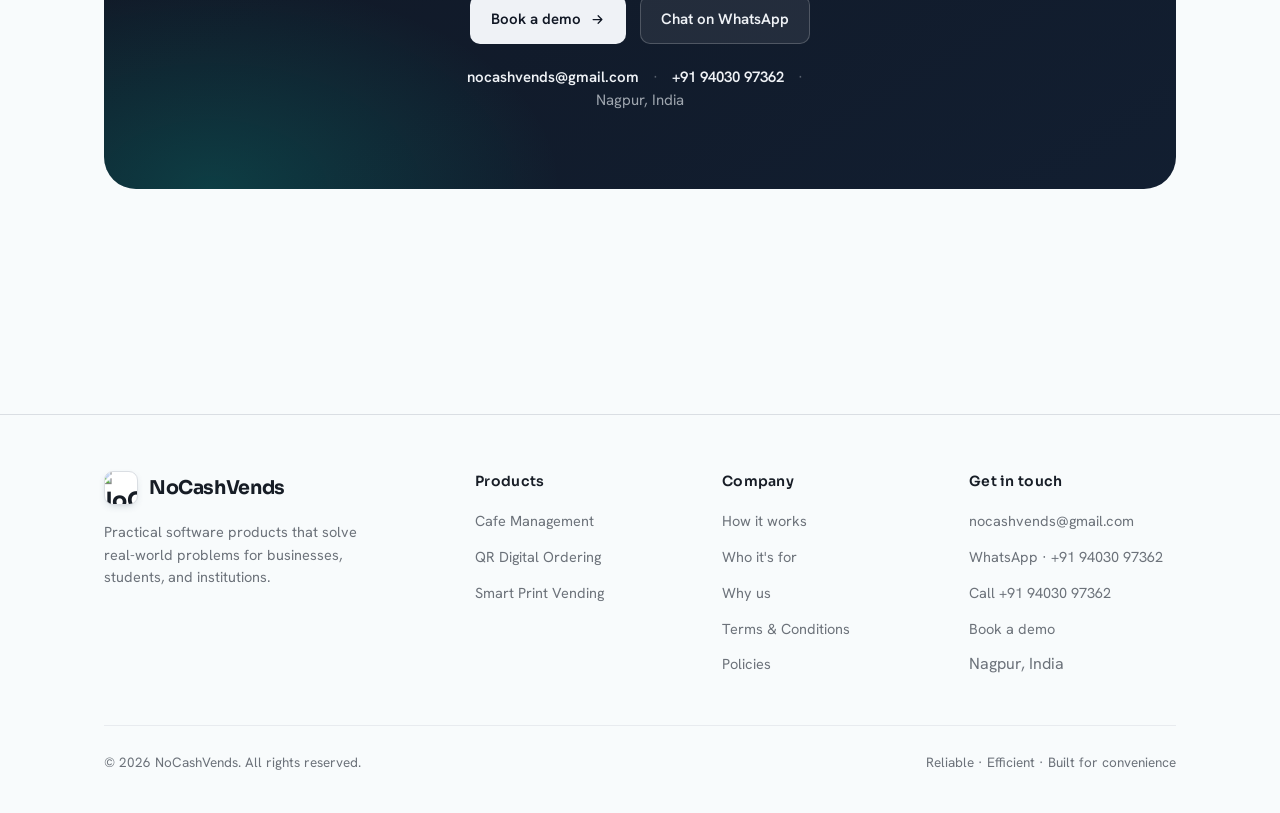
==== commit d5ddbd59: "Add legal pages and policies" ====
--- a/index.html
+++ b/index.html
@@ -691,6 +691,8 @@
             <li><a href="#how">How it works</a></li>
             <li><a href="#who">Who it's for</a></li>
             <li><a href="#why">Why us</a></li>
+            <li><a href="terms.html">Terms &amp; Conditions</a></li>
+            <li><a href="policies.html">Policies</a></li>
           </ul>
         </div>
         <div class="foot-col">
